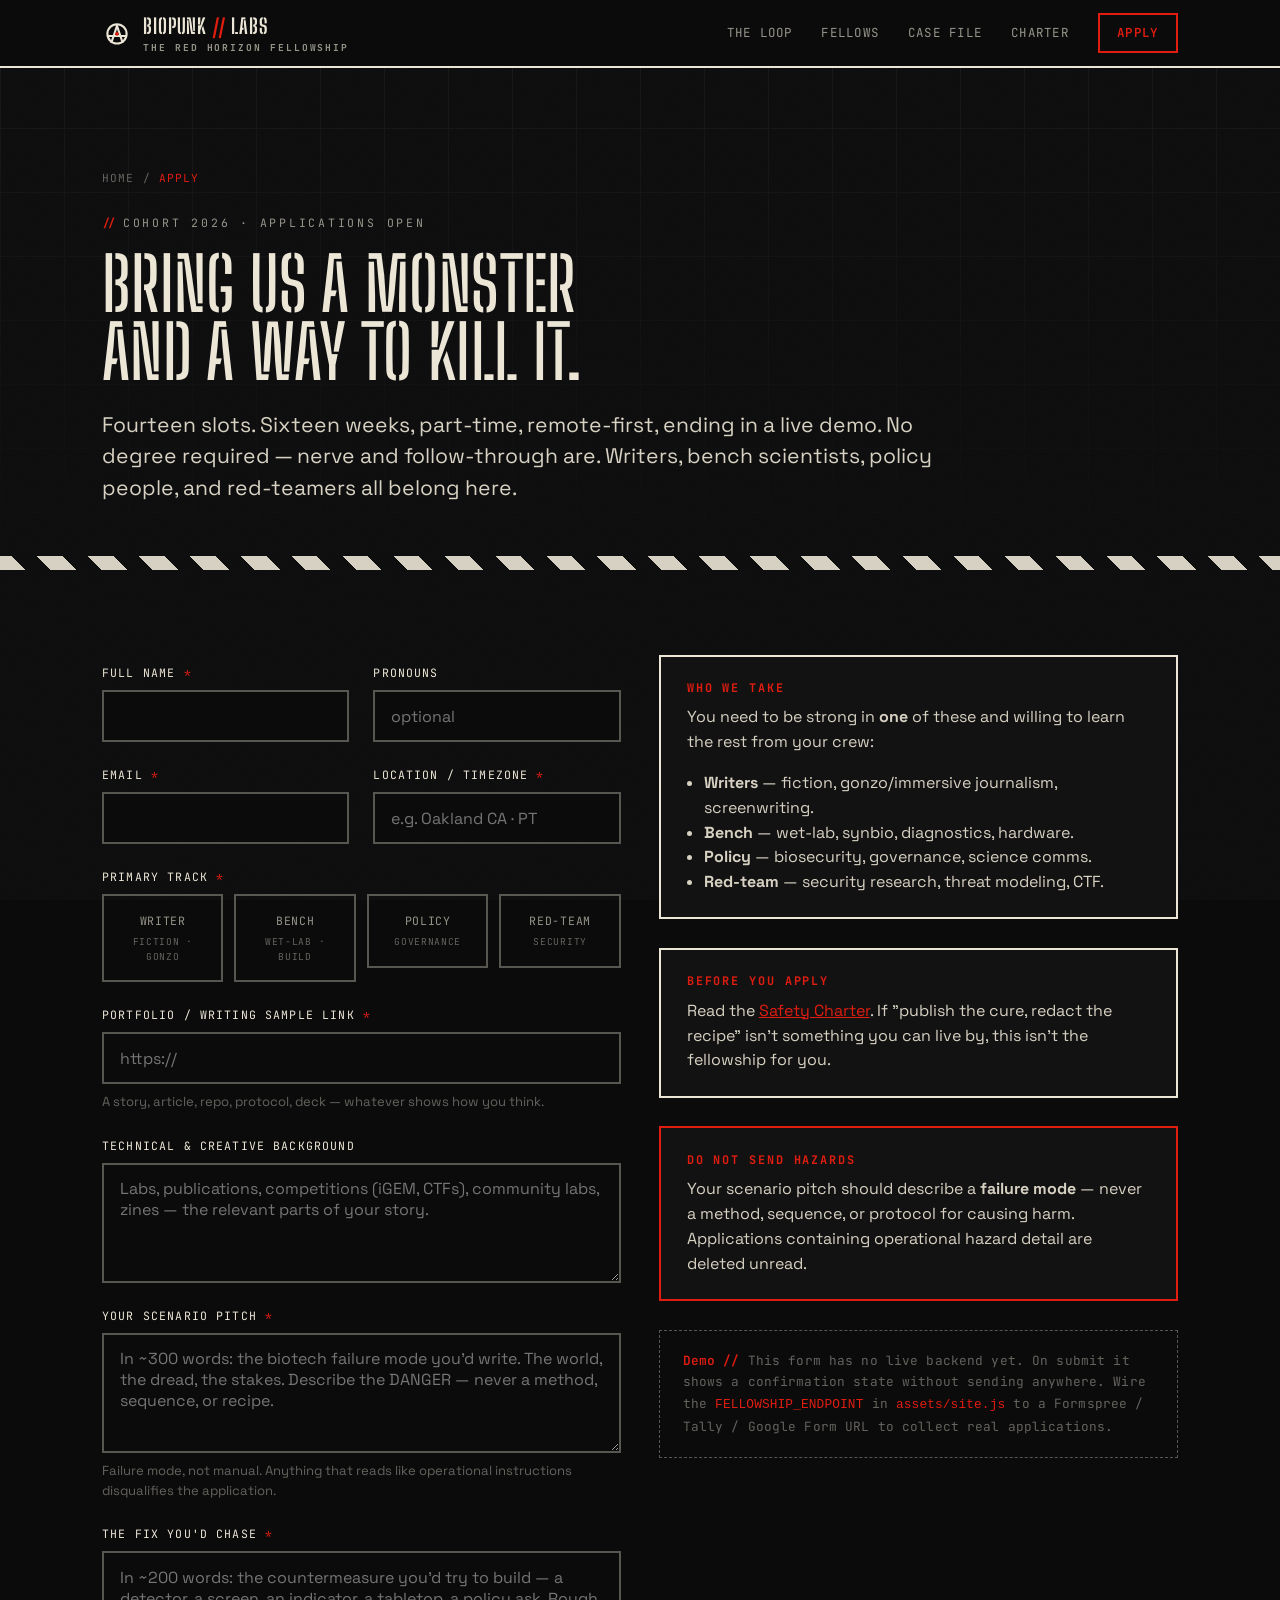
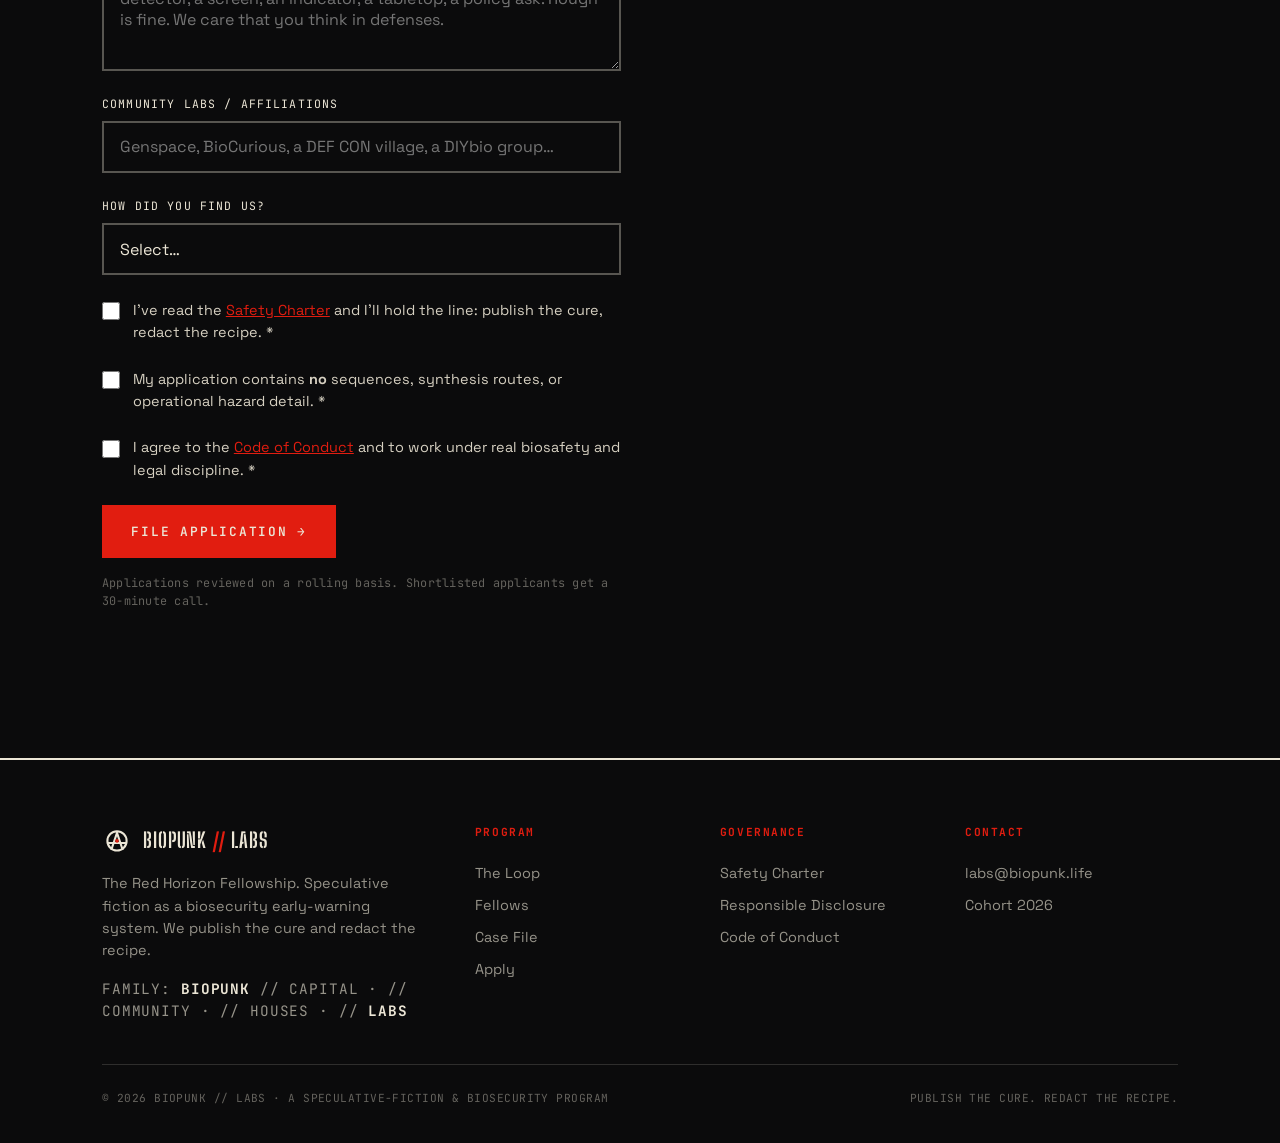
==== apply.html @ 070c07b4 "Build BIOPUNK // LABS — Red Horizon Fellowship site A gonzo speculative-fiction + biosecurity fellow" ====
<!DOCTYPE html>
<html lang="en">
<head>
<meta charset="UTF-8" />
<meta name="viewport" content="width=device-width, initial-scale=1.0" />
<title>Apply — BIOPUNK // LABS · The Red Horizon Fellowship</title>
<meta name="description" content="Apply to the Red Horizon Fellowship 2026 cohort. Bring a biotech scenario and the fix you'd build. Writers, bench scientists, policy, and red-teamers all welcome." />
<link rel="preconnect" href="https://fonts.googleapis.com" />
<link rel="preconnect" href="https://fonts.gstatic.com" crossorigin />
<link href="https://fonts.googleapis.com/css2?family=Big+Shoulders+Stencil+Display:wght@400;600;700;800&family=JetBrains+Mono:wght@400;500;600&family=Space+Grotesk:wght@400;500;600&family=Special+Elite&display=swap" rel="stylesheet" />
<link rel="stylesheet" href="assets/styles.css" />
<link rel="icon" href="data:image/svg+xml,%3Csvg xmlns='http://www.w3.org/2000/svg' viewBox='0 0 100 100'%3E%3Crect width='100' height='100' fill='%230b0b0c'/%3E%3Ccircle cx='50' cy='53' r='32' fill='none' stroke='%23ece6d6' stroke-width='7'/%3E%3Cpath d='M50 26 L32 80 M50 26 L68 80 M20 60 H80' stroke='%23ece6d6' stroke-width='7'/%3E%3Ccircle cx='50' cy='53' r='6' fill='%23e11d10'/%3E%3C/svg%3E" />
</head>
<body>

<nav class="nav">
  <div class="wrap nav__in">
    <a class="brand" href="index.html" aria-label="Biopunk Labs home">
      <svg class="brand__mark" viewBox="0 0 100 100" fill="none" aria-hidden="true"><circle cx="50" cy="53" r="32" stroke="#ece6d6" stroke-width="7"/><path d="M50 26 L32 80 M50 26 L68 80 M20 60 H80" stroke="#ece6d6" stroke-width="7" stroke-linecap="square"/><circle cx="50" cy="53" r="6" fill="#e11d10"/></svg>
      <span class="brand__txt">BIOPUNK <i>//</i> LABS<small>The Red Horizon Fellowship</small></span>
    </a>
    <div class="nav__links" id="navlinks">
      <a href="index.html#loop">The Loop</a>
      <a href="fellows.html">Fellows</a>
      <a href="case-study.html">Case File</a>
      <a href="charter.html">Charter</a>
      <a class="nav__cta" href="apply.html">Apply</a>
    </div>
    <button class="nav__burger" aria-label="Menu"><svg viewBox="0 0 24 24" fill="none" stroke="currentColor" stroke-width="2"><path d="M3 6h18M3 12h18M3 18h18"/></svg></button>
  </div>
</nav>

<header class="phead">
  <div class="wrap">
    <p class="crumbs reveal"><a href="index.html">Home</a> / <span>Apply</span></p>
    <p class="kick reveal">Cohort 2026 · applications open</p>
    <h1 class="h-sec reveal" style="margin-top:1rem;">Bring us a monster<br />and a way to kill it.</h1>
    <p class="lead reveal">Fourteen slots. Sixteen weeks, part-time, remote-first, ending in a live demo. No degree required — nerve and follow-through are. Writers, bench scientists, policy people, and red-teamers all belong here.</p>
  </div>
</header>

<div class="tape"></div>

<section class="section" style="padding-top:clamp(30px,5vw,56px);">
  <div class="wrap">
    <div class="grid grid--2" style="gap:2.4rem; align-items:start;">

      <!-- side rail -->
      <aside class="reveal" style="order:2;">
        <div class="callout">
          <h4>Who we take</h4>
          <p style="margin-bottom:1rem;">You need to be strong in <strong>one</strong> of these and willing to learn the rest from your crew:</p>
          <ul style="margin:0 0 0 1.1rem; color:var(--bone-2);">
            <li><strong>Writers</strong> — fiction, gonzo/immersive journalism, screenwriting.</li>
            <li><strong>Bench</strong> — wet-lab, synbio, diagnostics, hardware.</li>
            <li><strong>Policy</strong> — biosecurity, governance, science comms.</li>
            <li><strong>Red-team</strong> — security research, threat modeling, CTF.</li>
          </ul>
        </div>
        <div class="callout" style="margin-top:1.1rem;">
          <h4>Before you apply</h4>
          <p>Read the <a href="charter.html" style="color:var(--venom); text-decoration:underline;">Safety Charter</a>. If "publish the cure, redact the recipe" isn't something you can live by, this isn't the fellowship for you.</p>
        </div>
        <div class="callout callout--warn" style="margin-top:1.1rem;">
          <h4>Do not send hazards</h4>
          <p>Your scenario pitch should describe a <strong>failure mode</strong> — never a method, sequence, or protocol for causing harm. Applications containing operational hazard detail are deleted unread.</p>
        </div>
        <p class="disclaimer" style="margin-top:1.1rem;">
          <b>Demo //</b> This form has no live backend yet. On submit it shows a confirmation
          state without sending anywhere. Wire the <code style="color:var(--venom)">FELLOWSHIP_ENDPOINT</code>
          in <code style="color:var(--venom)">assets/site.js</code> to a Formspree / Tally / Google
          Form URL to collect real applications.
        </p>
      </aside>

      <!-- form -->
      <div style="order:1;">
        <form class="form" data-apply novalidate>
          <div class="grid-2">
            <div class="field"><label for="name">Full name <span class="req">*</span></label><input id="name" name="name" type="text" required autocomplete="name" /></div>
            <div class="field"><label for="pronouns">Pronouns</label><input id="pronouns" name="pronouns" type="text" placeholder="optional" /></div>
          </div>
          <div class="grid-2">
            <div class="field"><label for="email">Email <span class="req">*</span></label><input id="email" name="email" type="email" required autocomplete="email" /></div>
            <div class="field"><label for="location">Location / timezone <span class="req">*</span></label><input id="location" name="location" type="text" required placeholder="e.g. Oakland CA · PT" /></div>
          </div>

          <div class="field">
            <label>Primary track <span class="req">*</span></label>
            <div class="tracks">
              <div class="track"><input type="radio" id="t-writer" name="track" value="writer" required /><label for="t-writer">Writer<small>fiction · gonzo</small></label></div>
              <div class="track"><input type="radio" id="t-bench" name="track" value="bench" /><label for="t-bench">Bench<small>wet-lab · build</small></label></div>
              <div class="track"><input type="radio" id="t-policy" name="track" value="policy" /><label for="t-policy">Policy<small>governance</small></label></div>
              <div class="track"><input type="radio" id="t-redteam" name="track" value="redteam" /><label for="t-redteam">Red-team<small>security</small></label></div>
            </div>
          </div>

          <div class="field"><label for="portfolio">Portfolio / writing sample link <span class="req">*</span></label><input id="portfolio" name="portfolio" type="url" required placeholder="https://" /><span class="hint">A story, article, repo, protocol, deck — whatever shows how you think.</span></div>

          <div class="field"><label for="background">Technical &amp; creative background</label><textarea id="background" name="background" placeholder="Labs, publications, competitions (iGEM, CTFs), community labs, zines — the relevant parts of your story."></textarea></div>

          <div class="field">
            <label for="scenario">Your scenario pitch <span class="req">*</span></label>
            <textarea id="scenario" name="scenario" required placeholder="In ~300 words: the biotech failure mode you'd write. The world, the dread, the stakes. Describe the DANGER — never a method, sequence, or recipe."></textarea>
            <span class="hint">Failure mode, not manual. Anything that reads like operational instructions disqualifies the application.</span>
          </div>

          <div class="field"><label for="fix">The fix you'd chase <span class="req">*</span></label><textarea id="fix" name="fix" required placeholder="In ~200 words: the countermeasure you'd try to build — a detector, a screen, an indicator, a tabletop, a policy ask. Rough is fine. We care that you think in defenses."></textarea></div>

          <div class="field"><label for="affiliation">Community labs / affiliations</label><input id="affiliation" name="affiliation" type="text" placeholder="Genspace, BioCurious, a DEF CON village, a DIYbio group…" /></div>

          <div class="field">
            <label for="heard">How did you find us?</label>
            <select id="heard" name="heard">
              <option value="">Select…</option>
              <option>DEF CON Biohacking Village</option>
              <option>iGEM</option>
              <option>Global Community Bio Summit</option>
              <option>A community / DIYbio lab</option>
              <option>Biopunk newsletter or socials</option>
              <option>A current or former fellow</option>
              <option>Other</option>
            </select>
          </div>

          <label class="check"><input type="checkbox" name="attest_charter" required /><span>I've read the <a href="charter.html">Safety Charter</a> and I'll hold the line: publish the cure, redact the recipe. <span class="req">*</span></span></label>
          <label class="check"><input type="checkbox" name="attest_nohazard" required /><span>My application contains <strong>no</strong> sequences, synthesis routes, or operational hazard detail. <span class="req">*</span></span></label>
          <label class="check"><input type="checkbox" name="attest_conduct" required /><span>I agree to the <a href="charter.html#conduct">Code of Conduct</a> and to work under real biosafety and legal discipline. <span class="req">*</span></span></label>

          <div>
            <button class="btn btn--venom" type="submit">File application <span class="btn__arrow">→</span></button>
            <p class="form__note" style="margin-top:1rem;">Applications reviewed on a rolling basis. Shortlisted applicants get a 30-minute call.</p>
          </div>
        </form>

        <div class="form__ok">
          <span class="stamp stamp--venom stamp--big">RECEIVED</span>
          <h3>Application filed.</h3>
          <p>If your scenario makes us nervous in the right way, you'll hear from us for a call. Meanwhile — start sketching the fix.</p>
        </div>
      </div>

    </div>
  </div>
</section>

<footer class="foot">
  <div class="wrap">
    <div class="foot__grid">
      <div class="foot__brand">
        <a class="brand" href="index.html"><svg class="brand__mark" viewBox="0 0 100 100" fill="none" aria-hidden="true"><circle cx="50" cy="53" r="32" stroke="#ece6d6" stroke-width="7"/><path d="M50 26 L32 80 M50 26 L68 80 M20 60 H80" stroke="#ece6d6" stroke-width="7" stroke-linecap="square"/><circle cx="50" cy="53" r="6" fill="#e11d10"/></svg><span class="brand__txt">BIOPUNK <i>//</i> LABS</span></a>
        <p>The Red Horizon Fellowship. Speculative fiction as a biosecurity early-warning system. We publish the cure and redact the recipe.</p>
        <p class="foot__fam">Family: <b>BIOPUNK</b> // CAPITAL · // COMMUNITY · // HOUSES · // <b>LABS</b></p>
      </div>
      <div class="foot__col"><h4>Program</h4><a href="index.html#loop">The Loop</a><a href="fellows.html">Fellows</a><a href="case-study.html">Case File</a><a href="apply.html">Apply</a></div>
      <div class="foot__col"><h4>Governance</h4><a href="charter.html">Safety Charter</a><a href="charter.html#disclosure">Responsible Disclosure</a><a href="charter.html#conduct">Code of Conduct</a></div>
      <div class="foot__col"><h4>Contact</h4><a href="mailto:labs@biopunk.life">labs@biopunk.life</a><a href="apply.html">Cohort 2026</a></div>
    </div>
    <div class="foot__bot"><span>© <span data-year>2026</span> BIOPUNK // LABS · a speculative-fiction &amp; biosecurity program</span><span>Publish the cure. Redact the recipe.</span></div>
  </div>
</footer>

<script src="assets/site.js"></script>
</body>
</html>
---- assets/styles.css ----
/* ==========================================================================
   BIOPUNK // LABS — The Red Horizon Fellowship
   Brand Guide v1.1 compliant. No build step; served as-is.

   Palette : Biopunk Black + Bone dominate (>80% of any surface).
             Venom Red is SIGNAL — used sparingly, never as a wash.
   Type    : Big Shoulders Stencil Display (display) · Space Grotesk (body)
             JetBrains Mono (labels/data) · Special Elite (gonzo field notes)
   Rules   : No italics for emphasis — use BOLD, CAPS, or Venom Red.
             Documentary/collage register. Hard edges. Manifesto over marketing.
   ========================================================================== */

:root{
  --black:   #0b0b0c;   /* Biopunk Black */
  --ink:     #121213;   /* raised panel  */
  --ink-2:   #171718;
  --bone:    #ece6d6;   /* Bone          */
  --bone-2:  #d7d1c2;
  --venom:   #e11d10;   /* Venom Red — SIGNAL ONLY */
  --venom-hi:#ff3a2d;

  --line:    rgba(236,230,214,.16);
  --line-2:  rgba(236,230,214,.34);
  --dim:     rgba(236,230,214,.62);
  --faint:   rgba(236,230,214,.40);

  --disp: "Big Shoulders Stencil Display", "Arial Narrow", sans-serif;
  --body: "Space Grotesk", -apple-system, BlinkMacSystemFont, "Segoe UI", sans-serif;
  --mono: "JetBrains Mono", ui-monospace, "SF Mono", Menlo, monospace;
  --type: "Special Elite", "Courier New", monospace;

  --maxw: 1180px;
}

*{ margin:0; padding:0; box-sizing:border-box; }
html{ scroll-behavior:smooth; -webkit-text-size-adjust:100%; }
body{
  font-family:var(--body);
  color:var(--bone);
  background:var(--black);
  line-height:1.55;
  min-height:100vh;
  overflow-x:hidden;
  position:relative;
}
/* xerox grain + faint print grid — keeps it Black/Bone, no wash */
body::before{
  content:""; position:fixed; inset:0; z-index:0; pointer-events:none; opacity:.05;
  background-image:
    linear-gradient(var(--bone) 1px, transparent 1px),
    linear-gradient(90deg, var(--bone) 1px, transparent 1px);
  background-size:64px 64px;
  mask-image:linear-gradient(180deg,#000,transparent 70%);
  -webkit-mask-image:linear-gradient(180deg,#000,transparent 70%);
}
body::after{
  content:""; position:fixed; inset:0; z-index:0; pointer-events:none; opacity:.035; mix-blend-mode:screen;
  background-image:url("data:image/svg+xml,%3Csvg xmlns='http://www.w3.org/2000/svg' width='120' height='120'%3E%3Cfilter id='n'%3E%3CfeTurbulence type='fractalNoise' baseFrequency='.85' numOctaves='2'/%3E%3C/filter%3E%3Crect width='120' height='120' filter='url(%23n)'/%3E%3C/svg%3E");
}
a{ color:inherit; text-decoration:none; }
img{ max-width:100%; display:block; }
::selection{ background:var(--venom); color:var(--bone); }

/* ------- layout ------- */
.wrap{ width:100%; max-width:var(--maxw); margin:0 auto; padding:0 clamp(20px,5vw,52px); position:relative; z-index:1; }
.section{ padding:clamp(60px,9vw,116px) 0; position:relative; z-index:1; }
.section--tight{ padding:clamp(42px,6vw,72px) 0; }

/* ------- hazard-tape rule ------- */
.tape{
  height:14px; width:100%;
  background:repeating-linear-gradient(45deg, var(--bone) 0 18px, var(--black) 18px 36px);
  opacity:.9;
}
.tape--venom{ background:repeating-linear-gradient(45deg, var(--venom) 0 18px, var(--black) 18px 36px); }
.rule{ height:2px; background:var(--bone); opacity:.85; }

/* ------- micro label ------- */
.kick{
  font-family:var(--mono); font-size:.72rem; letter-spacing:.24em; text-transform:uppercase;
  color:var(--dim); display:inline-flex; align-items:center; gap:.6em;
}
.kick b{ color:var(--venom); font-weight:600; }
.kick::before{ content:"//"; color:var(--venom); font-weight:700; letter-spacing:0; }
.kick--plain::before{ content:""; }

/* ------- display type ------- */
h1,h2,h3{ font-family:var(--disp); font-weight:600; line-height:.92; text-transform:uppercase; letter-spacing:.005em; }
.h-hero{ font-size:clamp(3rem,10vw,7.4rem); font-weight:700; }
.h-sec{ font-size:clamp(2.2rem,6vw,4.6rem); }
.h-sub{ font-size:clamp(1.5rem,3vw,2.4rem); }
.venom{ color:var(--venom); }
.lead{ font-family:var(--body); font-size:clamp(1.05rem,1.7vw,1.32rem); color:var(--bone-2); max-width:60ch; text-transform:none; line-height:1.5; }
.big-quote{ font-family:var(--disp); text-transform:uppercase; font-size:clamp(1.6rem,4vw,3rem); line-height:1; }

/* ==========================================================================
   NAV
   ========================================================================== */
.nav{
  position:sticky; top:0; z-index:80;
  background:var(--black); border-bottom:2px solid var(--bone);
}
.nav__in{ display:flex; align-items:center; justify-content:space-between; height:66px; }
.brand{ display:flex; align-items:center; gap:.7rem; }
.brand__mark{ width:30px; height:30px; flex:none; }
.brand__txt{ font-family:var(--disp); font-size:1.3rem; letter-spacing:.04em; text-transform:uppercase; font-weight:700; }
.brand__txt i{ font-style:normal; color:var(--venom); }
.brand__txt small{ font-family:var(--mono); font-size:.6rem; letter-spacing:.2em; display:block; color:var(--dim); margin-top:-2px; text-transform:uppercase; }

.nav__links{ display:flex; align-items:center; gap:1.8rem; }
.nav__links a{ font-family:var(--mono); font-size:.78rem; letter-spacing:.1em; text-transform:uppercase; color:var(--dim); transition:color .15s; }
.nav__links a:hover, .nav__links a.active{ color:var(--bone); }
.nav__cta{
  padding:.55rem 1.1rem; border:2px solid var(--venom); color:var(--venom)!important;
  font-weight:600!important; transition:all .15s;
}
.nav__cta:hover{ background:var(--venom); color:var(--bone)!important; }
.nav__burger{ display:none; background:none; border:0; color:var(--bone); cursor:pointer; padding:.3rem; }
.nav__burger svg{ width:28px; height:28px; }

@media (max-width:880px){
  .nav__links{
    position:fixed; inset:66px 0 auto 0; flex-direction:column; align-items:stretch; gap:0;
    background:var(--black); border-bottom:2px solid var(--bone); padding:.5rem clamp(20px,5vw,52px) 1.4rem;
    transform:translateY(-130%); transition:transform .3s cubic-bezier(.3,.8,.3,1);
  }
  .nav__links.open{ transform:translateY(0); }
  .nav__links a{ padding:1rem 0; font-size:.95rem; border-bottom:1px solid var(--line); }
  .nav__cta{ margin-top:1rem; text-align:center; border-width:2px; }
  .nav__burger{ display:block; }
}

/* ==========================================================================
   BUTTONS  (hard edges, brutalist)
   ========================================================================== */
.btn{
  display:inline-flex; align-items:center; gap:.6rem; cursor:pointer;
  font-family:var(--mono); font-size:.8rem; letter-spacing:.14em; text-transform:uppercase; font-weight:600;
  padding:1rem 1.7rem; border:2px solid var(--bone); background:transparent; color:var(--bone);
  transition:transform .12s, background .15s, color .15s, border-color .15s;
}
.btn:hover{ transform:translate(-2px,-2px); box-shadow:4px 4px 0 var(--bone); }
.btn--venom{ background:var(--venom); border-color:var(--venom); color:var(--bone); }
.btn--venom:hover{ box-shadow:4px 4px 0 var(--bone); background:var(--venom-hi); border-color:var(--venom-hi); }
.btn--fill{ background:var(--bone); color:var(--black); }
.btn--fill:hover{ box-shadow:4px 4px 0 var(--venom); }
.btn__arrow{ transition:transform .12s; }
.btn:hover .btn__arrow{ transform:translateX(3px); }

/* ==========================================================================
   HERO
   ========================================================================== */
.hero{ position:relative; padding:clamp(48px,7vw,96px) 0 clamp(40px,6vw,80px); overflow:hidden; }
.hero__tag{
  position:absolute; top:14%; right:-2%; transform:rotate(-9deg); z-index:0; opacity:.9;
  font-family:var(--disp); font-size:clamp(5rem,18vw,15rem); color:transparent;
  -webkit-text-stroke:2px rgba(236,230,214,.07); text-transform:uppercase; white-space:nowrap; pointer-events:none;
}
.hero__in{ position:relative; z-index:2; }
.hero h1{ margin:1.2rem 0; max-width:16ch; }
.hero .lead{ max-width:56ch; }
.hero__cta{ display:flex; flex-wrap:wrap; gap:1rem; margin-top:2.4rem; }
.hero__meta{
  display:grid; grid-template-columns:repeat(4,1fr); gap:0; margin-top:3rem;
  border:2px solid var(--bone); border-right:0;
}
.hero__meta div{ border-right:2px solid var(--bone); padding:1.1rem 1.2rem; }
.hero__meta b{ font-family:var(--disp); font-size:clamp(1.8rem,3.4vw,2.6rem); color:var(--bone); display:block; line-height:1; }
.hero__meta b.v{ color:var(--venom); }
.hero__meta span{ font-family:var(--mono); font-size:.66rem; letter-spacing:.08em; text-transform:uppercase; color:var(--dim); margin-top:.5rem; display:block; }
@media (max-width:760px){ .hero__meta{ grid-template-columns:1fr 1fr; border-bottom:0; } .hero__meta div{ border-bottom:2px solid var(--bone); } }

/* stamp */
.stamp{
  display:inline-block; font-family:var(--mono); font-weight:600; text-transform:uppercase;
  font-size:.72rem; letter-spacing:.18em; padding:.4rem .8rem; border:2px solid currentColor;
}
.stamp--venom{ color:var(--venom); transform:rotate(-3deg); }
.stamp--bone{ color:var(--bone); }
.stamp--big{ font-size:1rem; padding:.5rem 1rem; }

/* ==========================================================================
   THE LOOP / PHASES
   ========================================================================== */
.loop{ display:grid; grid-template-columns:repeat(4,1fr); gap:0; margin-top:2.6rem; border:2px solid var(--bone); }
.phase{ padding:1.7rem 1.4rem 2rem; border-right:2px solid var(--bone); position:relative; }
.phase:last-child{ border-right:0; }
.phase__no{ font-family:var(--disp); font-size:3.4rem; line-height:.8; color:transparent; -webkit-text-stroke:1.5px var(--line-2); }
.phase--live .phase__no{ -webkit-text-stroke:1.5px var(--venom); color:transparent; }
.phase h3{ font-size:1.5rem; margin:.9rem 0 .6rem; }
.phase p{ font-size:.92rem; color:var(--dim); }
.phase small{ font-family:var(--mono); font-size:.64rem; letter-spacing:.14em; text-transform:uppercase; color:var(--venom); display:block; margin-top:.9rem; }
@media (max-width:900px){ .loop{ grid-template-columns:1fr 1fr; } .phase:nth-child(2){ border-right:0; } .phase:nth-child(1),.phase:nth-child(2){ border-bottom:2px solid var(--bone); } }
@media (max-width:520px){ .loop{ grid-template-columns:1fr; } .phase{ border-right:0; border-bottom:2px solid var(--bone); } .phase:last-child{ border-bottom:0; } }

/* ==========================================================================
   CARD GRID
   ========================================================================== */
.grid{ display:grid; gap:0; }
.grid--3{ grid-template-columns:repeat(3,1fr); border:2px solid var(--bone); }
.grid--3 .card{ border-right:2px solid var(--bone); border-bottom:2px solid var(--bone); }
.grid--3 .card:nth-child(3n){ border-right:0; }
.grid--3 .card:nth-last-child(-n+3){ border-bottom:0; }
.grid--2{ grid-template-columns:repeat(2,1fr); gap:1.1rem; }
.card{ padding:1.7rem 1.6rem; background:transparent; transition:background .15s; }
.card:hover{ background:var(--ink); }
.card__tag{ font-family:var(--mono); font-size:.66rem; letter-spacing:.16em; text-transform:uppercase; color:var(--venom); display:inline-block; margin-bottom:1rem; }
.card h3{ font-size:1.6rem; margin-bottom:.5rem; }
.card p{ color:var(--dim); font-size:.94rem; }
.grid--2 .card{ border:2px solid var(--bone); }
@media (max-width:900px){ .grid--3{ grid-template-columns:1fr 1fr; } .grid--3 .card:nth-child(3n){ border-right:2px solid var(--bone); } .grid--3 .card:nth-child(2n){ border-right:0; } }
@media (max-width:620px){ .grid--3{ grid-template-columns:1fr; } .grid--3 .card{ border-right:0!important; } .grid--2{ grid-template-columns:1fr; } }

/* ==========================================================================
   FELLOW DOSSIERS
   ========================================================================== */
.dossiers{ display:grid; grid-template-columns:repeat(3,1fr); gap:1.1rem; }
@media (max-width:900px){ .dossiers{ grid-template-columns:1fr 1fr; } }
@media (max-width:620px){ .dossiers{ grid-template-columns:1fr; } }
.dossier{ border:2px solid var(--bone); background:var(--ink); display:flex; flex-direction:column; transition:transform .12s; }
.dossier:hover{ transform:translate(-3px,-3px); box-shadow:6px 6px 0 var(--venom); }
.dossier__hd{ display:flex; align-items:center; gap:.9rem; padding:1.1rem 1.2rem; border-bottom:2px solid var(--bone); background:var(--black); }
.dossier__id{ width:46px; height:46px; flex:none; border:2px solid var(--bone); display:grid; place-items:center; font-family:var(--disp); font-size:1.5rem; color:var(--bone); }
.dossier__name{ font-family:var(--disp); font-size:1.35rem; text-transform:uppercase; line-height:1; }
.dossier__role{ font-family:var(--mono); font-size:.64rem; letter-spacing:.12em; text-transform:uppercase; color:var(--venom); margin-top:.3rem; }
.dossier__body{ padding:1.2rem; display:flex; flex-direction:column; gap:.95rem; flex:1; }
.drow span{ font-family:var(--mono); font-size:.6rem; letter-spacing:.14em; text-transform:uppercase; color:var(--faint); display:block; margin-bottom:.25rem; }
.drow b{ font-weight:500; color:var(--bone); font-size:.92rem; }
.drow .scn{ font-family:var(--type); font-size:1.02rem; color:var(--bone); }
.drow .cm{ color:var(--bone-2); }
.dossier__venue{ margin-top:auto; padding-top:1rem; border-top:1px dashed var(--line-2); font-family:var(--mono); font-size:.66rem; letter-spacing:.06em; text-transform:uppercase; color:var(--dim); display:flex; gap:.5rem; }
.dossier__venue::before{ content:"▶"; color:var(--venom); }

/* ==========================================================================
   DISPATCH / CASE STUDY  (redacted-memo register)
   ========================================================================== */
.dispatch{ border:2px solid var(--bone); background:var(--ink); }
.dispatch__hd{
  font-family:var(--mono); font-size:.72rem; letter-spacing:.08em; text-transform:uppercase;
  padding:1rem 1.3rem; border-bottom:2px solid var(--bone); display:flex; flex-wrap:wrap; gap:.6rem 1.3rem;
  align-items:center; color:var(--dim); background:var(--black);
}
.dispatch__hd .live{ width:9px; height:9px; background:var(--venom); border-radius:50%; }
.dispatch__body{ padding:clamp(1.4rem,4vw,2.6rem); }

/* redaction */
.redact-bar{
  display:inline-block; height:1em; vertical-align:middle; background:var(--bone);
  position:relative; border-radius:1px;
}
.redact{
  background:var(--bone); color:transparent; padding:0 .12em; user-select:none; position:relative; border-radius:1px;
}
.redact::after{ content:"REDACTED"; position:absolute; inset:0; display:grid; place-items:center;
  font-family:var(--mono); font-size:.5rem; letter-spacing:.1em; color:var(--black); font-weight:600; }

/* prose */
.prose{ max-width:70ch; }
.prose p{ color:var(--bone-2); margin:0 0 1.15rem; }
.prose p.first::first-letter{ font-family:var(--disp); font-size:3.6rem; float:left; line-height:.72; padding:.06em .14em 0 0; color:var(--venom); }
.prose h3{ font-size:1.9rem; margin:2.4rem 0 .8rem; color:var(--bone); }
.prose h4{ font-family:var(--mono); font-size:.74rem; letter-spacing:.16em; text-transform:uppercase; color:var(--venom); margin:2rem 0 .8rem; }
.prose strong{ color:var(--bone); font-weight:700; }
.prose ul{ margin:0 0 1.2rem 1.1rem; color:var(--bone-2); }
.prose ul li{ margin-bottom:.5rem; }
.prose ul li::marker{ color:var(--venom); }

.fiction{
  border-left:3px solid var(--venom); background:var(--black); padding:1.6rem 1.8rem; margin:1.8rem 0;
  font-family:var(--type); font-size:1.1rem; line-height:1.8; color:var(--bone);
}
.fiction .tag{ font-family:var(--mono); font-size:.64rem; letter-spacing:.2em; text-transform:uppercase; color:var(--venom); display:block; margin-bottom:.9rem; }

.callout{ border:2px solid var(--bone); padding:1.4rem 1.6rem; margin:1.8rem 0; background:var(--ink); }
.callout--warn{ border-color:var(--venom); }
.callout h4{ margin:0 0 .5rem; font-family:var(--mono); font-size:.74rem; letter-spacing:.16em; text-transform:uppercase; color:var(--venom); }
.callout p{ margin:0; color:var(--bone-2); }

.artifacts{ display:grid; gap:0; border:2px solid var(--bone); margin:1.4rem 0; }
.artifact{ display:flex; gap:1rem; align-items:flex-start; padding:1rem 1.2rem; border-bottom:1px solid var(--line); }
.artifact:last-child{ border-bottom:0; }
.artifact__ic{ font-family:var(--mono); color:var(--venom); font-weight:700; flex:none; }
.artifact b{ display:block; font-weight:600; margin-bottom:.15rem; color:var(--bone); }
.artifact span{ font-size:.86rem; color:var(--dim); }
.artifact code{ font-family:var(--mono); font-size:.76rem; color:var(--venom); }

/* ==========================================================================
   VENUES
   ========================================================================== */
.venues{ display:grid; grid-template-columns:repeat(3,1fr); gap:0; margin-top:2.4rem; border:2px solid var(--bone); }
.venue{ padding:1.5rem 1.5rem; border-right:2px solid var(--bone); border-bottom:2px solid var(--bone); transition:background .15s; }
.venue:hover{ background:var(--ink); }
.venue:nth-child(3n){ border-right:0; }
.venue:nth-last-child(-n+3){ border-bottom:0; }
.venue__k{ font-family:var(--mono); font-size:.64rem; letter-spacing:.14em; text-transform:uppercase; color:var(--venom); }
.venue h3{ font-size:1.4rem; margin:.6rem 0 .4rem; }
.venue p{ font-size:.86rem; color:var(--dim); }
@media (max-width:820px){ .venues{ grid-template-columns:1fr 1fr; } .venue:nth-child(3n){ border-right:2px solid var(--bone); } .venue:nth-child(2n){ border-right:0; } }
@media (max-width:520px){ .venues{ grid-template-columns:1fr; } .venue{ border-right:0!important; } }

/* ==========================================================================
   TIMELINE
   ========================================================================== */
.tl{ margin-top:2.4rem; border-left:2px solid var(--bone); padding-left:0; }
.tl__row{ position:relative; padding:0 0 2rem 2.4rem; }
.tl__row::before{ content:""; position:absolute; left:-8px; top:4px; width:14px; height:14px; background:var(--black); border:2px solid var(--venom); }
.tl__row:last-child{ padding-bottom:0; }
.tl__k{ font-family:var(--mono); font-size:.68rem; letter-spacing:.14em; text-transform:uppercase; color:var(--venom); }
.tl__row h3{ font-size:1.6rem; margin:.35rem 0 .4rem; }
.tl__row p{ color:var(--dim); font-size:.94rem; max-width:62ch; }

/* ==========================================================================
   STATS BAND
   ========================================================================== */
.band{ border:2px solid var(--bone); display:grid; grid-template-columns:repeat(4,1fr); }
.band .stat{ padding:1.8rem 1.4rem; border-right:2px solid var(--bone); }
.band .stat:last-child{ border-right:0; }
.stat b{ font-family:var(--disp); font-size:clamp(2.4rem,5vw,3.6rem); display:block; line-height:.9; }
.stat b.v{ color:var(--venom); }
.stat span{ font-family:var(--mono); font-size:.66rem; letter-spacing:.1em; text-transform:uppercase; color:var(--dim); margin-top:.6rem; display:block; }
@media (max-width:700px){ .band{ grid-template-columns:1fr 1fr; } .band .stat:nth-child(2n){ border-right:0; } .band .stat:nth-child(1),.band .stat:nth-child(2){ border-bottom:2px solid var(--bone); } }

/* ==========================================================================
   FORM
   ========================================================================== */
.form{ display:grid; gap:1.5rem; margin-top:2.4rem; }
.field{ display:flex; flex-direction:column; gap:.5rem; }
.field label{ font-family:var(--mono); font-size:.72rem; letter-spacing:.1em; text-transform:uppercase; color:var(--bone); }
.field label .req{ color:var(--venom); }
.field .hint{ font-family:var(--body); font-size:.82rem; color:var(--faint); text-transform:none; letter-spacing:0; }
.field input, .field textarea, .field select{
  font-family:var(--body); font-size:1rem; color:var(--bone);
  background:var(--black); border:2px solid var(--line-2); padding:.85rem 1rem; width:100%; transition:border-color .15s;
}
.field input:focus, .field textarea:focus, .field select:focus{ outline:none; border-color:var(--venom); }
.field textarea{ resize:vertical; min-height:120px; }
.field select{ appearance:none; cursor:pointer; }
.grid-2{ display:grid; grid-template-columns:1fr 1fr; gap:1.5rem; }
@media (max-width:620px){ .grid-2{ grid-template-columns:1fr; } }

.tracks{ display:grid; grid-template-columns:repeat(4,1fr); gap:.7rem; }
@media (max-width:760px){ .tracks{ grid-template-columns:1fr 1fr; } }
.track input{ position:absolute; opacity:0; pointer-events:none; }
.track label{ display:block; cursor:pointer; text-align:center; padding:1rem .6rem; border:2px solid var(--line-2); color:var(--dim); font-family:var(--mono); font-size:.72rem; letter-spacing:.06em; text-transform:uppercase; transition:all .15s; }
.track label small{ display:block; font-size:.6rem; margin-top:.3rem; color:var(--faint); }
.track input:checked + label{ border-color:var(--venom); background:var(--venom); color:var(--bone); }
.track input:checked + label small{ color:var(--bone); }

.check{ display:flex; gap:.8rem; align-items:flex-start; font-size:.9rem; color:var(--bone-2); }
.check input{ margin-top:.2rem; accent-color:var(--venom); width:18px; height:18px; flex:none; }
.check a{ color:var(--venom); text-decoration:underline; }

.form__note{ font-family:var(--mono); font-size:.74rem; color:var(--faint); letter-spacing:.02em; }
.form__ok{ display:none; text-align:center; padding:3rem 1.5rem; border:2px solid var(--venom); background:var(--ink); }
.form__ok.show{ display:block; }
.form__ok .stamp{ font-size:1rem; }
.form__ok h3{ margin:1rem 0 .5rem; font-size:2rem; }
.form__ok p{ color:var(--bone-2); }

/* ==========================================================================
   CTA
   ========================================================================== */
.cta{ border:2px solid var(--bone); text-align:center; padding:clamp(2.6rem,6vw,4.4rem) clamp(1.4rem,4vw,3rem); background:var(--ink); }
.cta h2{ margin-bottom:1rem; }
.cta p{ color:var(--bone-2); max-width:54ch; margin:0 auto 2rem; }
.cta .hero__cta{ justify-content:center; margin-top:0; }

/* ==========================================================================
   FOOTER
   ========================================================================== */
.foot{ border-top:2px solid var(--bone); padding:clamp(2.6rem,5vw,4rem) 0 2.2rem; margin-top:2rem; }
.foot__grid{ display:grid; grid-template-columns:1.6fr 1fr 1fr 1fr; gap:2rem; }
@media (max-width:820px){ .foot__grid{ grid-template-columns:1fr 1fr; gap:2rem 1.4rem; } }
.foot__brand p{ color:var(--dim); font-size:.9rem; margin-top:1rem; max-width:36ch; }
.foot__fam{ font-family:var(--mono); font-size:.7rem; letter-spacing:.06em; color:var(--faint); margin-top:1.2rem; text-transform:uppercase; }
.foot__fam b{ color:var(--bone); }
.foot__col h4{ font-family:var(--mono); font-size:.7rem; letter-spacing:.14em; text-transform:uppercase; color:var(--venom); margin-bottom:1rem; }
.foot__col a{ display:block; color:var(--dim); font-size:.9rem; padding:.3rem 0; transition:color .15s; }
.foot__col a:hover{ color:var(--bone); }
.foot__bot{ display:flex; flex-wrap:wrap; gap:1rem; justify-content:space-between; align-items:center; border-top:1px solid var(--line); margin-top:2.6rem; padding-top:1.6rem; font-family:var(--mono); font-size:.7rem; color:var(--faint); letter-spacing:.04em; text-transform:uppercase; }

/* ==========================================================================
   DISCLAIMER
   ========================================================================== */
.disclaimer{ border:1px dashed var(--line-2); padding:1.2rem 1.4rem; font-family:var(--mono); font-size:.8rem; color:var(--faint); letter-spacing:.01em; line-height:1.7; }
.disclaimer b{ color:var(--venom); font-weight:600; }

/* interior page header */
.phead{ padding:clamp(48px,8vw,104px) 0 clamp(28px,5vw,52px); }
.phead .lead{ margin-top:1.4rem; }
.crumbs{ font-family:var(--mono); font-size:.7rem; letter-spacing:.1em; text-transform:uppercase; color:var(--faint); margin-bottom:1.4rem; }
.crumbs a:hover{ color:var(--bone); }
.crumbs span{ color:var(--venom); }

/* ==========================================================================
   REVEAL
   ========================================================================== */
.reveal{ opacity:0; transform:translateY(18px); transition:opacity .6s ease, transform .6s cubic-bezier(.2,.7,.3,1); }
.reveal.in{ opacity:1; transform:none; }
@media (prefers-reduced-motion:reduce){
  .reveal{ opacity:1; transform:none; transition:none; }
  *{ animation:none!important; }
  html{ scroll-behavior:auto; }
}
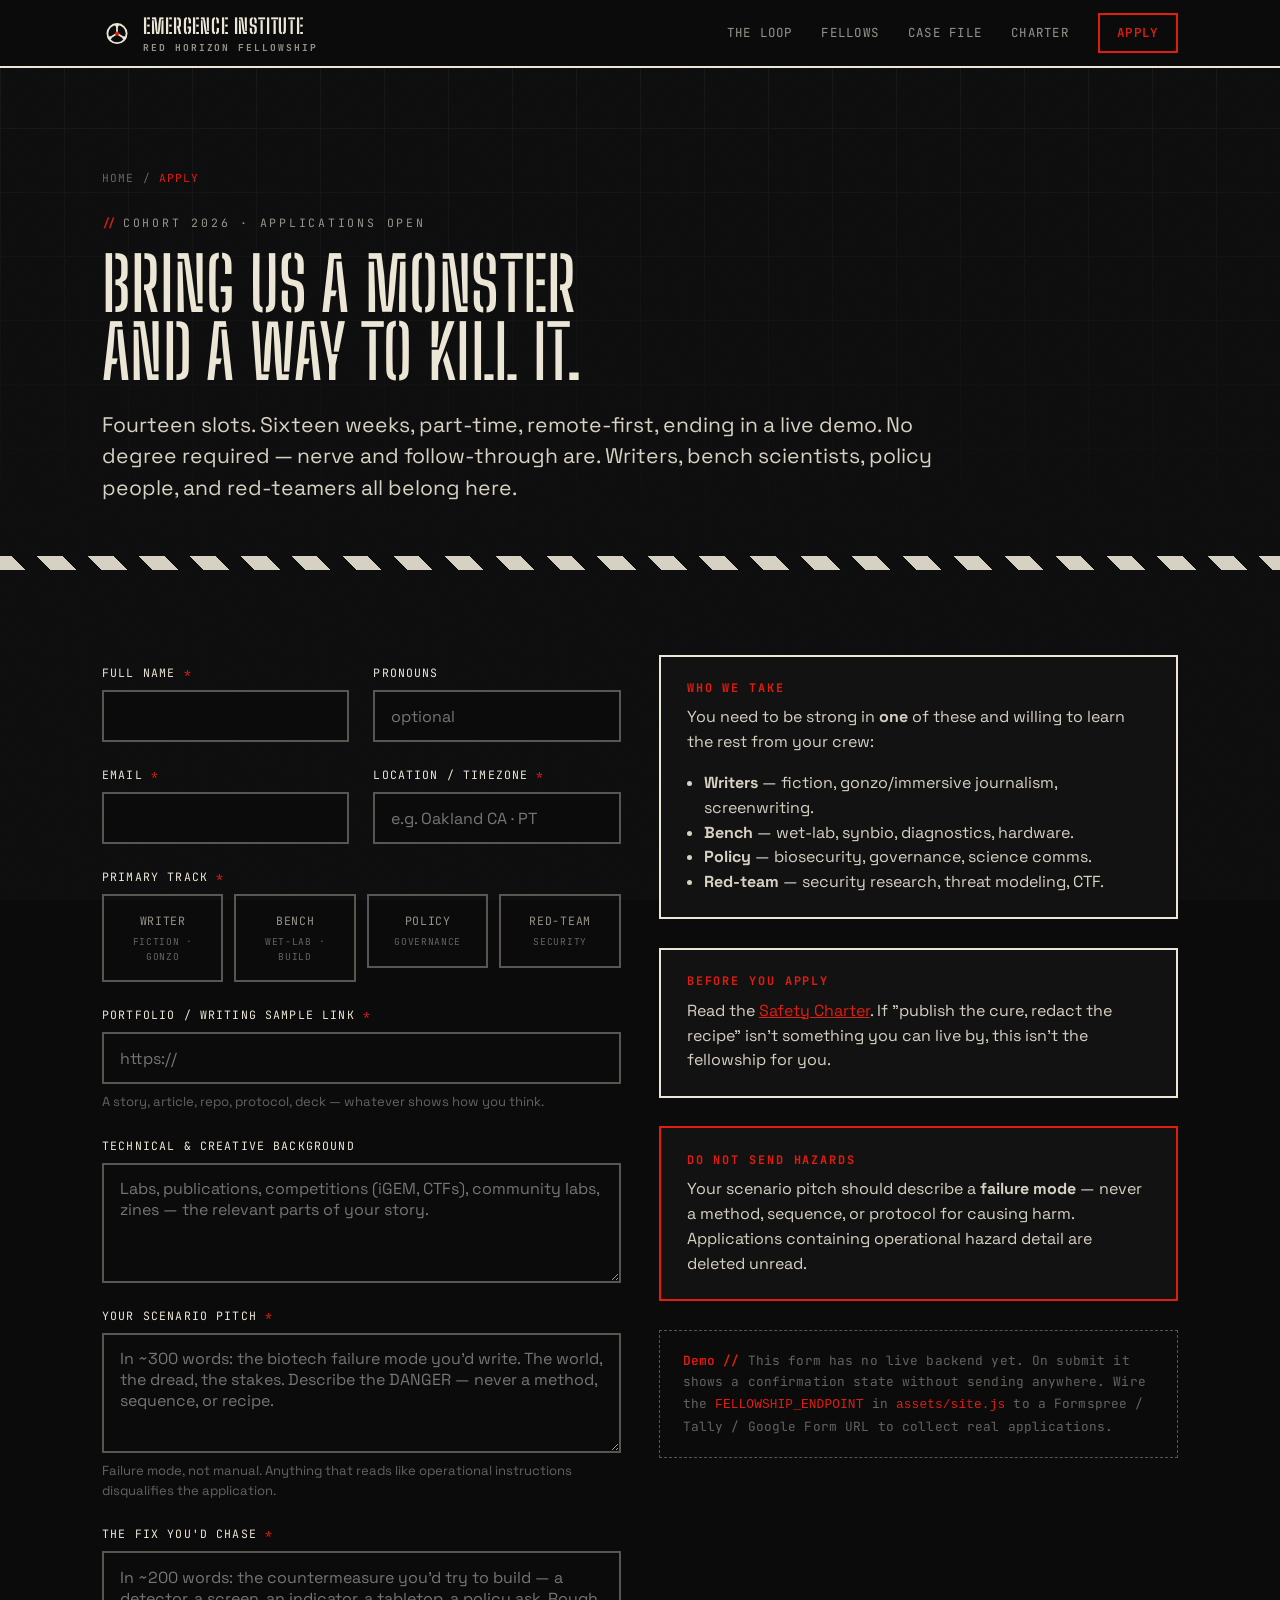
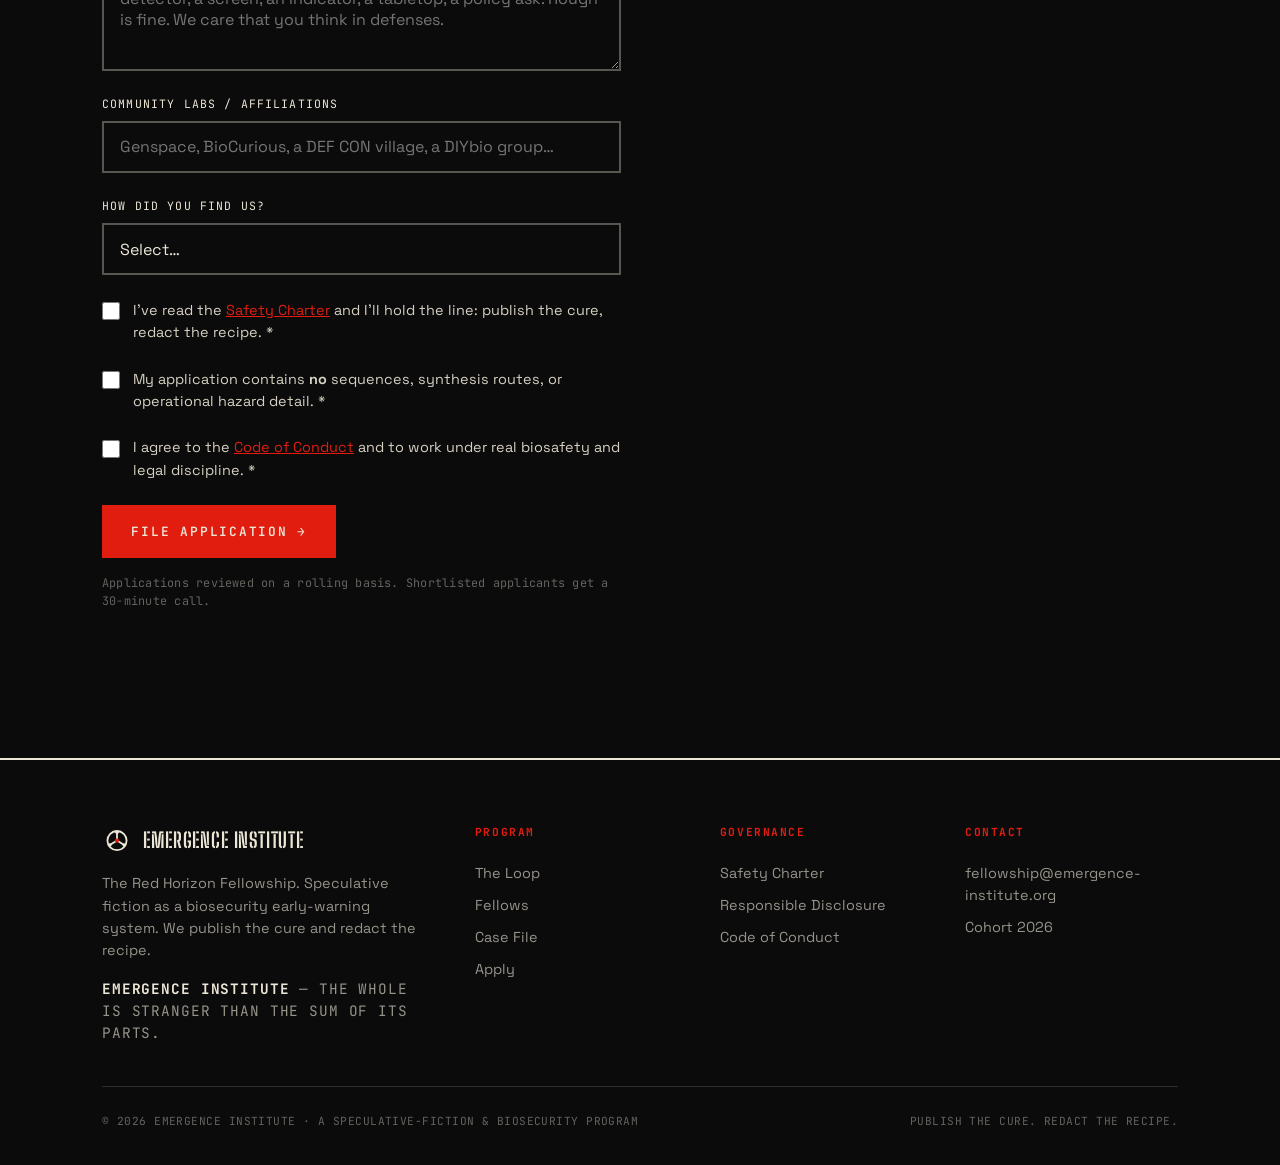
==== commit 9dd06fa9: "Rebrand masthead to Emergence Institute Bring the site under the Emergence Institute masthead, with " ====
--- a/apply.html
+++ b/apply.html
@@ -3,21 +3,21 @@
 <head>
 <meta charset="UTF-8" />
 <meta name="viewport" content="width=device-width, initial-scale=1.0" />
-<title>Apply — BIOPUNK // LABS · The Red Horizon Fellowship</title>
+<title>Apply — Emergence Institute · The Red Horizon Fellowship</title>
 <meta name="description" content="Apply to the Red Horizon Fellowship 2026 cohort. Bring a biotech scenario and the fix you'd build. Writers, bench scientists, policy, and red-teamers all welcome." />
 <link rel="preconnect" href="https://fonts.googleapis.com" />
 <link rel="preconnect" href="https://fonts.gstatic.com" crossorigin />
 <link href="https://fonts.googleapis.com/css2?family=Big+Shoulders+Stencil+Display:wght@400;600;700;800&family=JetBrains+Mono:wght@400;500;600&family=Space+Grotesk:wght@400;500;600&family=Special+Elite&display=swap" rel="stylesheet" />
 <link rel="stylesheet" href="assets/styles.css" />
-<link rel="icon" href="data:image/svg+xml,%3Csvg xmlns='http://www.w3.org/2000/svg' viewBox='0 0 100 100'%3E%3Crect width='100' height='100' fill='%230b0b0c'/%3E%3Ccircle cx='50' cy='53' r='32' fill='none' stroke='%23ece6d6' stroke-width='7'/%3E%3Cpath d='M50 26 L32 80 M50 26 L68 80 M20 60 H80' stroke='%23ece6d6' stroke-width='7'/%3E%3Ccircle cx='50' cy='53' r='6' fill='%23e11d10'/%3E%3C/svg%3E" />
+<link rel="icon" href="data:image/svg+xml,%3Csvg xmlns='http://www.w3.org/2000/svg' viewBox='0 0 100 100'%3E%3Crect width='100' height='100' fill='%230b0b0c'/%3E%3Ccircle cx='50' cy='52' r='32' fill='none' stroke='%23ece6d6' stroke-width='6'/%3E%3Cpath d='M50 52 L50 24 M50 52 L26 67 M50 52 L74 67' stroke='%23ece6d6' stroke-width='6'/%3E%3Ccircle cx='50' cy='24' r='6' fill='%23ece6d6'/%3E%3Ccircle cx='26' cy='67' r='6' fill='%23ece6d6'/%3E%3Ccircle cx='74' cy='67' r='6' fill='%23ece6d6'/%3E%3Ccircle cx='50' cy='52' r='7' fill='%23e11d10'/%3E%3C/svg%3E" />
 </head>
 <body>
 
 <nav class="nav">
   <div class="wrap nav__in">
-    <a class="brand" href="index.html" aria-label="Biopunk Labs home">
-      <svg class="brand__mark" viewBox="0 0 100 100" fill="none" aria-hidden="true"><circle cx="50" cy="53" r="32" stroke="#ece6d6" stroke-width="7"/><path d="M50 26 L32 80 M50 26 L68 80 M20 60 H80" stroke="#ece6d6" stroke-width="7" stroke-linecap="square"/><circle cx="50" cy="53" r="6" fill="#e11d10"/></svg>
-      <span class="brand__txt">BIOPUNK <i>//</i> LABS<small>The Red Horizon Fellowship</small></span>
+    <a class="brand" href="index.html" aria-label="Emergence Institute home">
+      <svg class="brand__mark" viewBox="0 0 100 100" fill="none" aria-hidden="true"><circle cx="50" cy="52" r="32" stroke="#ece6d6" stroke-width="6"/><path d="M50 52 L50 24 M50 52 L26 67 M50 52 L74 67" stroke="#ece6d6" stroke-width="6" stroke-linecap="round"/><circle cx="50" cy="24" r="6" fill="#ece6d6"/><circle cx="26" cy="67" r="6" fill="#ece6d6"/><circle cx="74" cy="67" r="6" fill="#ece6d6"/><circle cx="50" cy="52" r="7" fill="#e11d10"/></svg>
+      <span class="brand__txt">EMERGENCE INSTITUTE<small>Red Horizon Fellowship</small></span>
     </a>
     <div class="nav__links" id="navlinks">
       <a href="index.html#loop">The Loop</a>
@@ -117,7 +117,7 @@
               <option>iGEM</option>
               <option>Global Community Bio Summit</option>
               <option>A community / DIYbio lab</option>
-              <option>Biopunk newsletter or socials</option>
+              <option>Emergence Institute newsletter or socials</option>
               <option>A current or former fellow</option>
               <option>Other</option>
             </select>
@@ -148,15 +148,15 @@
   <div class="wrap">
     <div class="foot__grid">
       <div class="foot__brand">
-        <a class="brand" href="index.html"><svg class="brand__mark" viewBox="0 0 100 100" fill="none" aria-hidden="true"><circle cx="50" cy="53" r="32" stroke="#ece6d6" stroke-width="7"/><path d="M50 26 L32 80 M50 26 L68 80 M20 60 H80" stroke="#ece6d6" stroke-width="7" stroke-linecap="square"/><circle cx="50" cy="53" r="6" fill="#e11d10"/></svg><span class="brand__txt">BIOPUNK <i>//</i> LABS</span></a>
+        <a class="brand" href="index.html"><svg class="brand__mark" viewBox="0 0 100 100" fill="none" aria-hidden="true"><circle cx="50" cy="52" r="32" stroke="#ece6d6" stroke-width="6"/><path d="M50 52 L50 24 M50 52 L26 67 M50 52 L74 67" stroke="#ece6d6" stroke-width="6" stroke-linecap="round"/><circle cx="50" cy="24" r="6" fill="#ece6d6"/><circle cx="26" cy="67" r="6" fill="#ece6d6"/><circle cx="74" cy="67" r="6" fill="#ece6d6"/><circle cx="50" cy="52" r="7" fill="#e11d10"/></svg><span class="brand__txt">EMERGENCE INSTITUTE</span></a>
         <p>The Red Horizon Fellowship. Speculative fiction as a biosecurity early-warning system. We publish the cure and redact the recipe.</p>
-        <p class="foot__fam">Family: <b>BIOPUNK</b> // CAPITAL · // COMMUNITY · // HOUSES · // <b>LABS</b></p>
+        <p class="foot__fam"><b>EMERGENCE INSTITUTE</b> — the whole is stranger than the sum of its parts.</p>
       </div>
       <div class="foot__col"><h4>Program</h4><a href="index.html#loop">The Loop</a><a href="fellows.html">Fellows</a><a href="case-study.html">Case File</a><a href="apply.html">Apply</a></div>
       <div class="foot__col"><h4>Governance</h4><a href="charter.html">Safety Charter</a><a href="charter.html#disclosure">Responsible Disclosure</a><a href="charter.html#conduct">Code of Conduct</a></div>
-      <div class="foot__col"><h4>Contact</h4><a href="mailto:labs@biopunk.life">labs@biopunk.life</a><a href="apply.html">Cohort 2026</a></div>
+      <div class="foot__col"><h4>Contact</h4><a href="mailto:fellowship@emergence-institute.org">fellowship@emergence-institute.org</a><a href="apply.html">Cohort 2026</a></div>
     </div>
-    <div class="foot__bot"><span>© <span data-year>2026</span> BIOPUNK // LABS · a speculative-fiction &amp; biosecurity program</span><span>Publish the cure. Redact the recipe.</span></div>
+    <div class="foot__bot"><span>© <span data-year>2026</span> Emergence Institute · a speculative-fiction &amp; biosecurity program</span><span>Publish the cure. Redact the recipe.</span></div>
   </div>
 </footer>
 
--- a/assets/styles.css
+++ b/assets/styles.css
@@ -1,8 +1,8 @@
 /* ==========================================================================
-   BIOPUNK // LABS — The Red Horizon Fellowship
+   Emergence Institute — The Red Horizon Fellowship
    Brand Guide v1.1 compliant. No build step; served as-is.
 
-   Palette : Biopunk Black + Bone dominate (>80% of any surface).
+   Palette : Near-black + Bone dominate (>80% of any surface).
              Venom Red is SIGNAL — used sparingly, never as a wash.
    Type    : Big Shoulders Stencil Display (display) · Space Grotesk (body)
              JetBrains Mono (labels/data) · Special Elite (gonzo field notes)
@@ -11,7 +11,7 @@
    ========================================================================== */
 
 :root{
-  --black:   #0b0b0c;   /* Biopunk Black */
+  --black:   #0b0b0c;   /* near-black */
   --ink:     #121213;   /* raised panel  */
   --ink-2:   #171718;
   --bone:    #ece6d6;   /* Bone          */
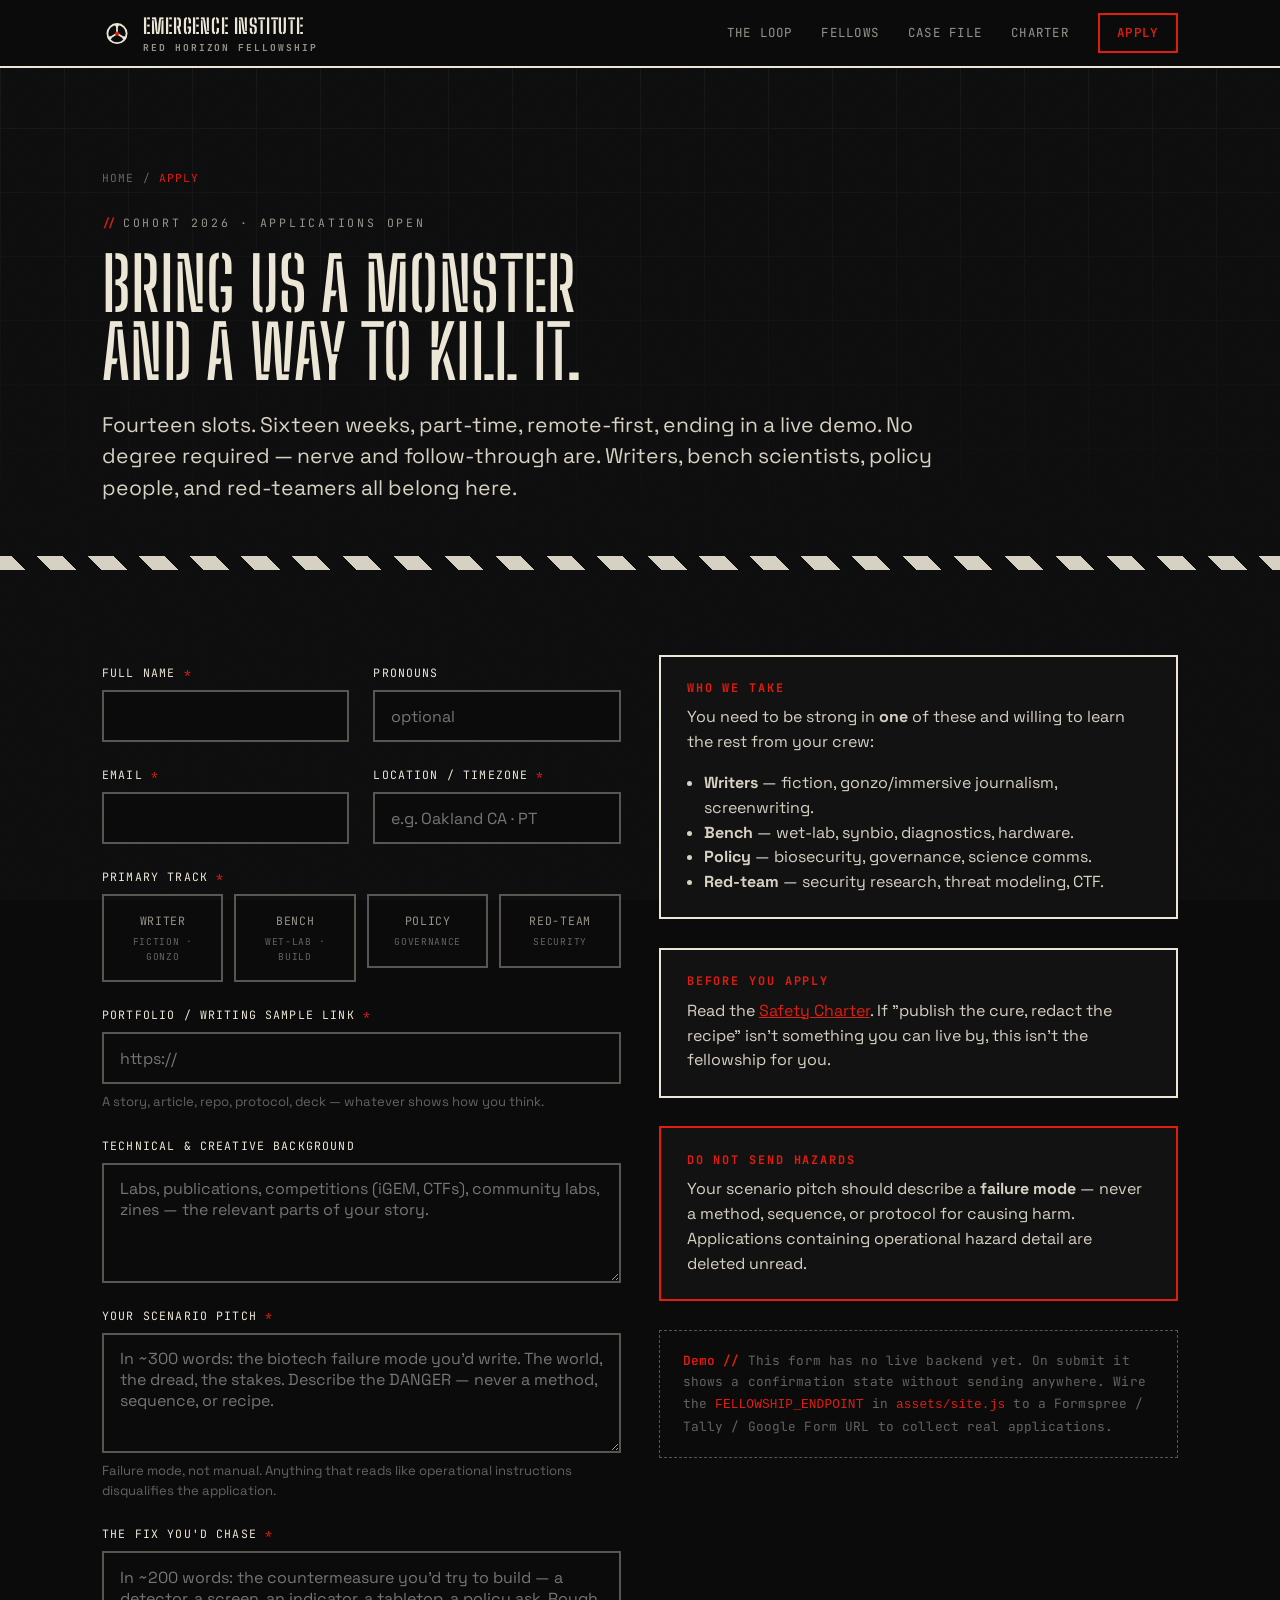
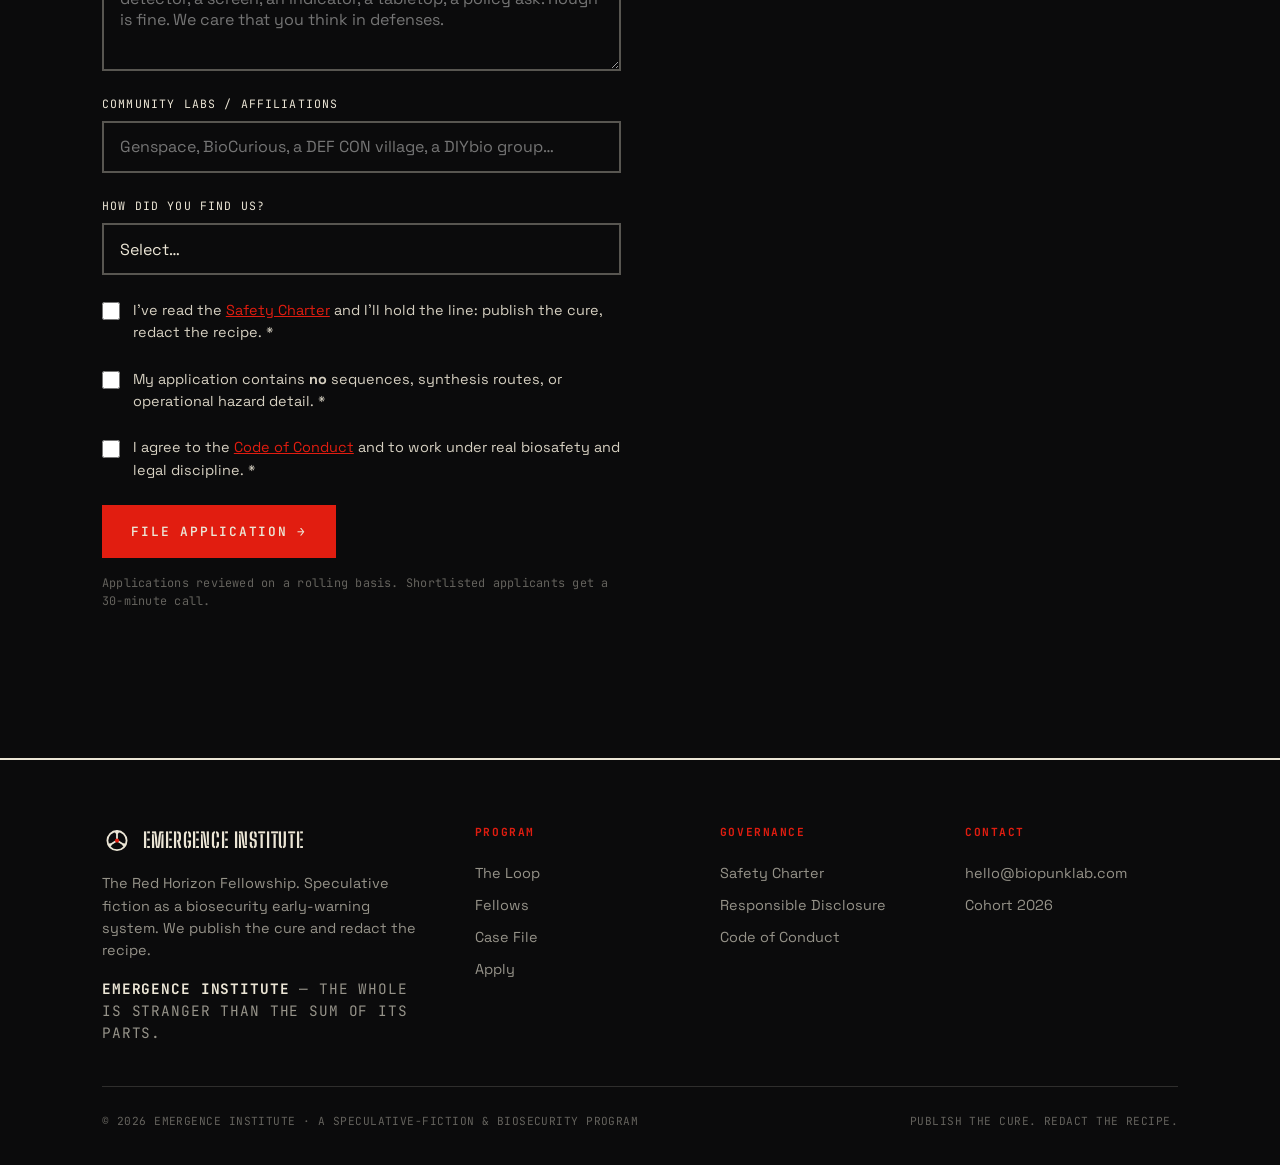
==== commit c6e268cc: "Point contact email to hello@biopunklab.com Replace the sole contact address fellowship@emergence-in" ====
--- a/apply.html
+++ b/apply.html
@@ -154,7 +154,7 @@
       </div>
       <div class="foot__col"><h4>Program</h4><a href="index.html#loop">The Loop</a><a href="fellows.html">Fellows</a><a href="case-study.html">Case File</a><a href="apply.html">Apply</a></div>
       <div class="foot__col"><h4>Governance</h4><a href="charter.html">Safety Charter</a><a href="charter.html#disclosure">Responsible Disclosure</a><a href="charter.html#conduct">Code of Conduct</a></div>
-      <div class="foot__col"><h4>Contact</h4><a href="mailto:fellowship@emergence-institute.org">fellowship@emergence-institute.org</a><a href="apply.html">Cohort 2026</a></div>
+      <div class="foot__col"><h4>Contact</h4><a href="mailto:hello@biopunklab.com">hello@biopunklab.com</a><a href="apply.html">Cohort 2026</a></div>
     </div>
     <div class="foot__bot"><span>© <span data-year>2026</span> Emergence Institute · a speculative-fiction &amp; biosecurity program</span><span>Publish the cure. Redact the recipe.</span></div>
   </div>
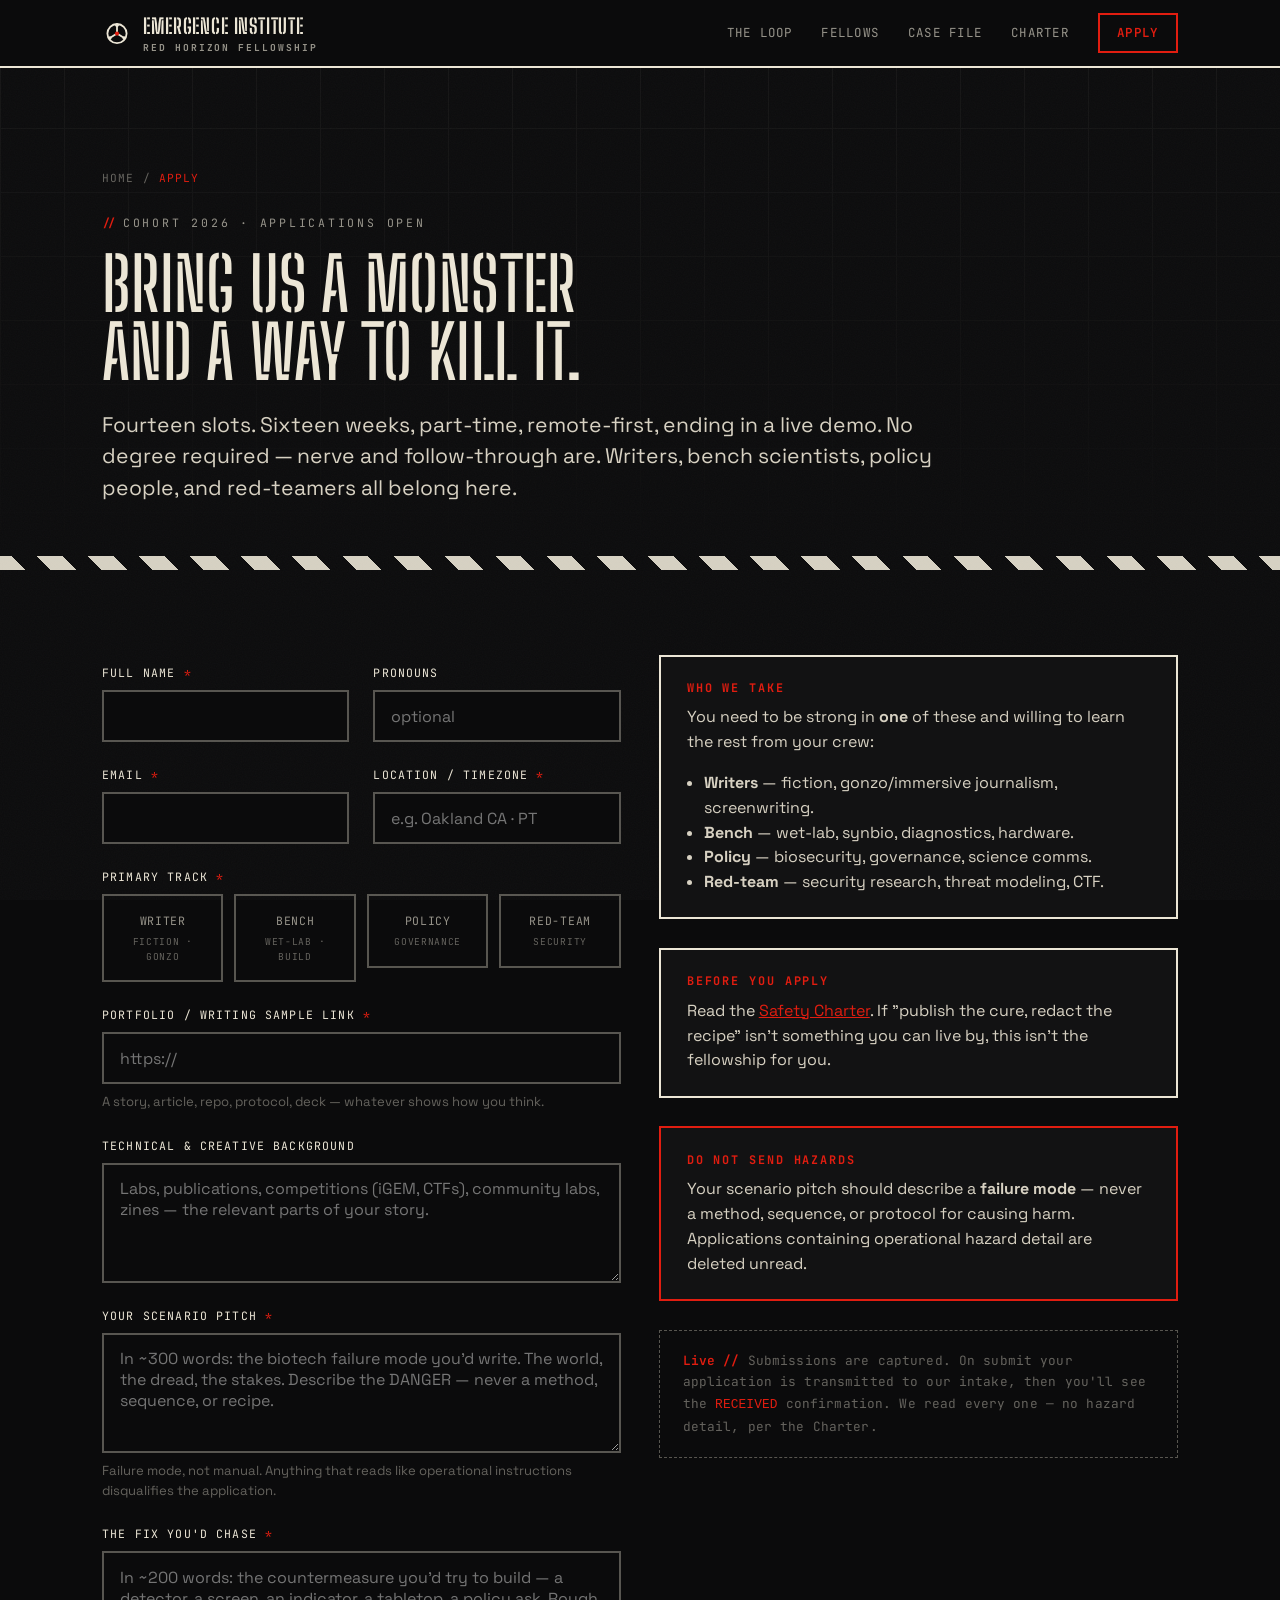
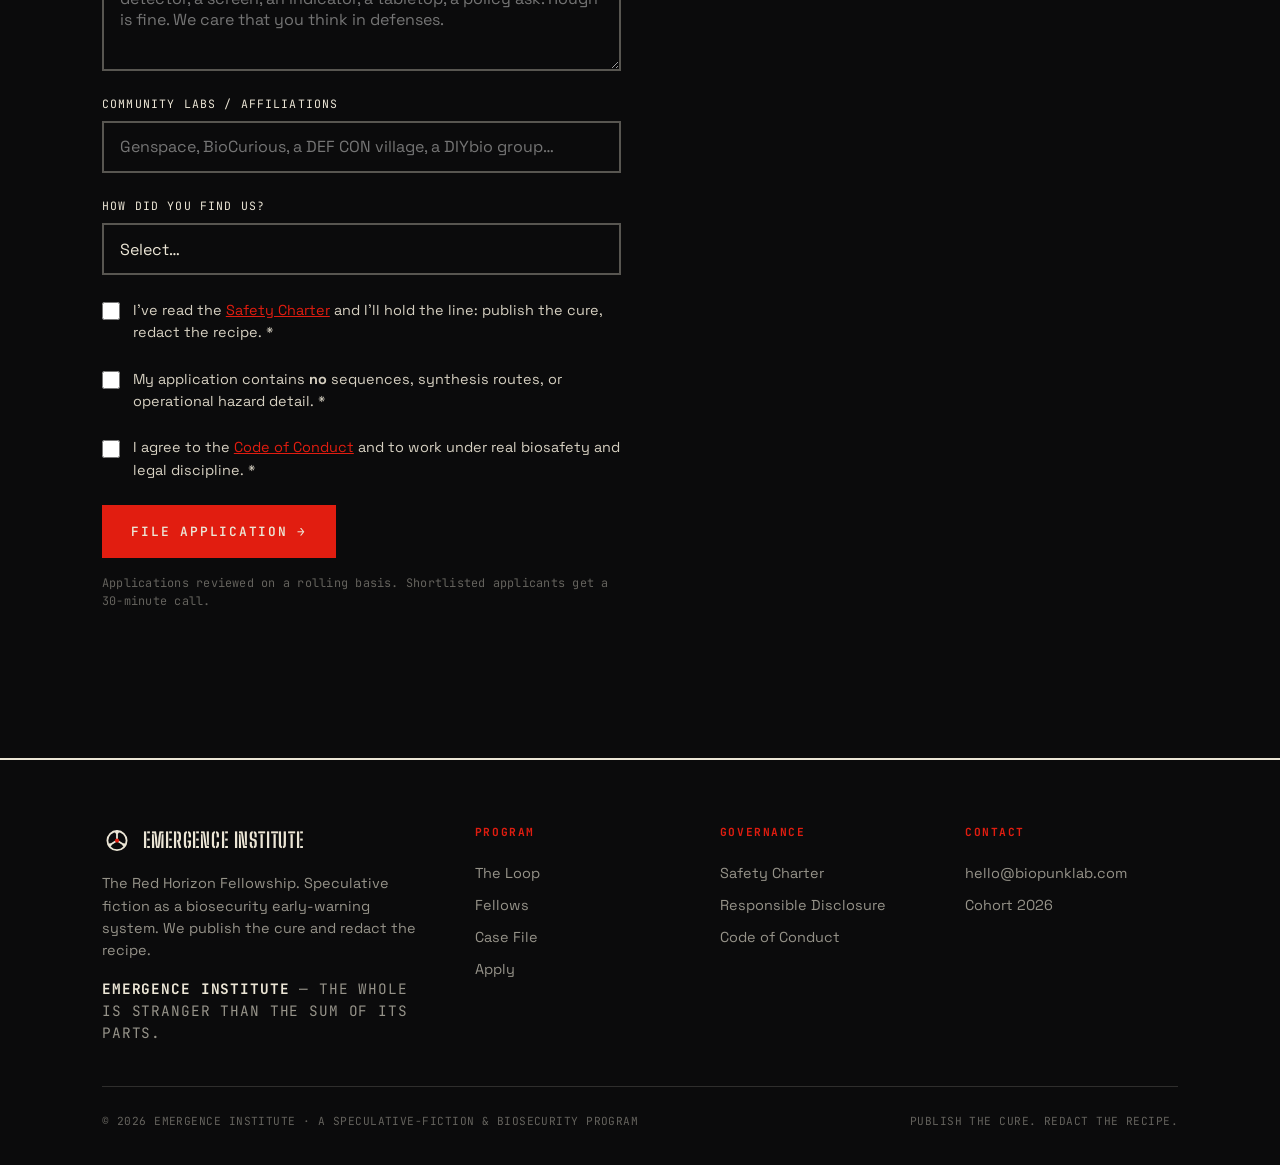
==== commit 2cba88e5: "Wire fellowship application form to Apps Script intake Point FELLOWSHIP_ENDPOINT at the Google Apps " ====
--- a/apply.html
+++ b/apply.html
@@ -66,10 +66,9 @@
           <p>Your scenario pitch should describe a <strong>failure mode</strong> — never a method, sequence, or protocol for causing harm. Applications containing operational hazard detail are deleted unread.</p>
         </div>
         <p class="disclaimer" style="margin-top:1.1rem;">
-          <b>Demo //</b> This form has no live backend yet. On submit it shows a confirmation
-          state without sending anywhere. Wire the <code style="color:var(--venom)">FELLOWSHIP_ENDPOINT</code>
-          in <code style="color:var(--venom)">assets/site.js</code> to a Formspree / Tally / Google
-          Form URL to collect real applications.
+          <b>Live //</b> Submissions are captured. On submit your application is
+          transmitted to our intake, then you'll see the <code style="color:var(--venom)">RECEIVED</code>
+          confirmation. We read every one — no hazard detail, per the Charter.
         </p>
       </aside>
 
